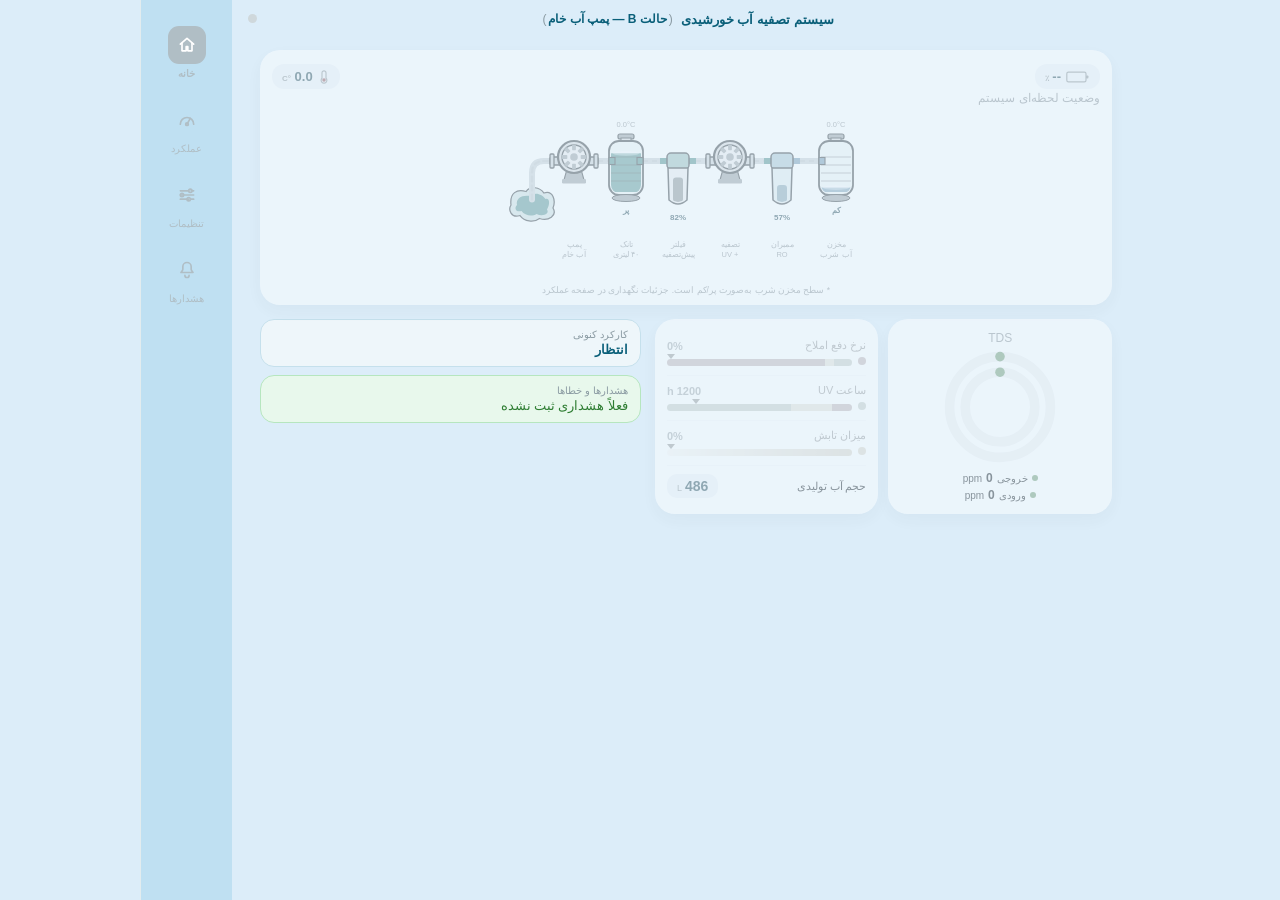
==== Firmware/data/index.html @ 276bb918 "Store event epochs and show Jalali times in alerts, PDF, and settings. Keep Unix time on the ESP; co" ====
<!DOCTYPE html>
<html lang="fa" dir="rtl">
<head>
<meta charset="UTF-8">
<meta name="viewport" content="width=device-width, initial-scale=1.0, maximum-scale=1.0">
<title>سیستم تصفیه آب خورشیدی</title>
<link rel="manifest" href="manifest.json">
<link rel="stylesheet" href="style.css">
<meta name="theme-color" content="#0f7fa0">
</head>
<body>
<div id="app">

  <div class="content">
  <header>
    <span id="conn-dot" class="conn-dot" title="وضعیت اتصال"></span>
    <div class="title-row">
      <h1 class="title-main">سیستم تصفیه آب خورشیدی</h1>
      <div class="mode-badge" id="modeBadge" title="تغییر سناریو فقط از صفحه تنظیمات">
        <span class="paren">(</span>
        <span id="modeDdLabel">حالت B — پمپ آب خام</span>
        <span class="paren">)</span>
      </div>
    </div>
  </header>

  <main>

    <!-- صفحه خانه -->
    <section id="page-home" class="page">

      <div class="card schematic-card">
        <div class="stat-row">
          <div class="stat-chip">
            <svg id="batteryIcon" width="24" height="14" viewBox="0 0 30 16"></svg>
            <span class="val" id="batteryVal">-- <span class="unit">٪</span></span>
          </div>
          <div class="stat-chip">
            <svg width="12" height="14" viewBox="0 0 12 16"><path d="M6 1a2.3 2.3 0 0 0-2.3 2.3v6.1a3.3 3.3 0 1 0 4.6 0V3.3A2.3 2.3 0 0 0 6 1Z" fill="none" stroke="#8a9aa2" stroke-width="1.3"/><circle cx="6" cy="11.5" r="2" fill="#e5484d"/></svg>
            <span class="val" id="mainTempVal">-- <span class="unit">°C</span></span>
          </div>
        </div>
        <div class="card-title schematic-card-title">وضعیت لحظه‌ای سیستم</div>

        <svg id="schematic" width="100%" height="168" viewBox="0 0 360 168"></svg>
        <div class="schematic-note">* سطح مخزن شرب به‌صورت پر/کم است. جزئیات نگهداری در صفحه عملکرد</div>
      </div>

      <div class="row-cards">
        <div class="card">
          <div class="card-title">TDS</div>
          <div class="rings-wrap">
            <svg id="tdsRings" width="120" height="120" viewBox="0 0 200 200"></svg>
          </div>
        </div>
        <div class="card" id="sideRows"></div>
      </div>

      <div class="home-bottom-stack">
        <div class="status-box routine-box" id="opModeBox">
          <div class="status-box-title">کارکرد کنونی</div>
          <div class="status-box-body op-mode-line">
            <span id="opModeVal">--</span>
            <span class="intake-wait-inline" id="intakeWaitInline" hidden>
              <span class="intake-wait-label">وقفه</span>
              <span class="intake-wait-timer" id="intakeWaitTimer" hidden></span>
              <button type="button" class="intake-reset-btn" id="btnResetIntakeWait" hidden>Reset</button>
            </span>
          </div>
        </div>
        <div class="status-box alert-box" id="homeAlertsBox">
          <div class="status-box-title">هشدارها و خطاها</div>
          <div class="status-box-body" id="homeAlertsVal">فعلاً هشداری ثبت نشده</div>
        </div>
      </div>
    </section>

    <!-- صفحه عملکرد -->
    <section id="page-performance" class="page">
      <div class="card" id="perf-rows"></div>
    </section>

    <!-- صفحه تنظیمات -->
    <section id="page-settings" class="page">

      <div id="settingsMain" class="settings-view active">
        <div class="settings-clock-bar" id="settingsClockBar" aria-live="polite">
          <span class="settings-clock-label">تاریخ و ساعت</span>
          <span class="settings-clock-value" id="settingsClockVal">--</span>
        </div>
        <div class="settings-top settings-top-full">
          <div class="settings-buttons-row">
            <button class="settings-btn" id="btnCalibration">
              <span class="icon-circle"><svg viewBox="0 0 24 24"><path d="M4 21v-6M4 11V3M12 21v-10M12 7V3M20 21v-4M20 13V3" stroke-linecap="round"/><circle cx="4" cy="13" r="2.2"/><circle cx="12" cy="9" r="2.2"/><circle cx="20" cy="15" r="2.2"/></svg></span>
              کالیبراسیون
            </button>
            <button class="settings-btn" id="btnFilters">
              <span class="icon-circle"><svg viewBox="0 0 24 24"><rect x="7" y="3" width="10" height="18" rx="4"/><line x1="7" y1="10" x2="17" y2="10"/><line x1="7" y1="15" x2="17" y2="15"/></svg></span>
              تعویض فیلتر
            </button>
          </div>

          <div class="settings-buttons-row">
            <button class="settings-btn" id="btnDateTime">
              <span class="icon-circle"><svg viewBox="0 0 24 24"><circle cx="12" cy="12" r="9"/><polyline points="12 7 12 12 15.5 14"/></svg></span>
              تاریخ و ساعت
            </button>
          </div>

          <div class="settings-spacer"></div>

          <div class="scenario-select" id="scenarioSelect">
            <span class="scenario-select-caption">سناریوی سیستم</span>
            <div class="scenario-select-btns">
              <button type="button" class="scenario-opt" data-mode="A" id="settingsScenarioA">حالت A — آب شهری</button>
              <button type="button" class="scenario-opt active" data-mode="B" id="settingsScenarioB">حالت B — پمپ آب خام</button>
            </div>
          </div>

          <div class="power-toggle-wrap">
            <span class="power-toggle-caption">روشن / خاموش سیستم</span>
            <button class="power-toggle off" id="powerToggle">
              <span class="ptoggle-label">OFF</span>
              <span class="ptoggle-knob"><svg viewBox="0 0 24 24"><circle cx="12" cy="13" r="7" fill="none" stroke="#8a97a0" stroke-width="2"/><line x1="12" y1="4" x2="12" y2="12" stroke="#8a97a0" stroke-width="2" stroke-linecap="round"/></svg></span>
            </button>
          </div>
        </div>
      </div>

      <!-- انتخاب پارامتر کالیبراسیون -->
      <div id="settingsCalibMenu" class="settings-view">
        <div class="view-header">
          <button class="back-btn" data-back="settingsMain">→</button>
          <h2>کالیبراسیون</h2>
        </div>
        <p class="calib-menu-hint">پارامتر مورد نظر را انتخاب کنید</p>
        <button type="button" class="calib-menu-item" data-calib="tds">سنسور TDS و دمای آب</button>
        <button type="button" class="calib-menu-item" data-calib="pressure">ترانسدیوسر فشار</button>
        <button type="button" class="calib-menu-item" data-calib="vsolar">ولتاژ پنل</button>
        <button type="button" class="calib-menu-item" data-calib="ambient">سنسور دما</button>
      </div>

      <!-- TDS + دمای آب -->
      <div id="settingsCalibTds" class="settings-view">
        <div class="view-header">
          <button class="back-btn" data-back="settingsCalibMenu">→</button>
          <h2>TDS و دمای آب</h2>
        </div>
        <div class="calib-field">
          <div class="calib-field-top"><span class="calib-label">دما - کانال ۱ (آب خام)</span><span class="calib-current" id="calibCurrentTemp1">کنونی: --</span></div>
          <input type="number" step="0.1" class="calib-input" data-key="temp1" placeholder="دمای مرجع (°C)">
        </div>
        <div class="calib-field">
          <div class="calib-field-top"><span class="calib-label">هدایت EC - کانال ۱</span><span class="calib-current" id="calibCurrentEc1">کنونی: --</span></div>
          <input type="number" step="0.1" class="calib-input" data-key="ec1" placeholder="EC محلول استاندارد (µS/cm)">
        </div>
        <div class="calib-field">
          <div class="calib-field-top"><span class="calib-label">دما - کانال ۲ (آب شرب)</span><span class="calib-current" id="calibCurrentTemp2">کنونی: --</span></div>
          <input type="number" step="0.1" class="calib-input" data-key="temp2" placeholder="دمای مرجع (°C)">
        </div>
        <div class="calib-field">
          <div class="calib-field-top"><span class="calib-label">هدایت EC - کانال ۲</span><span class="calib-current" id="calibCurrentEc2">کنونی: --</span></div>
          <input type="number" step="0.1" class="calib-input" data-key="ec2" placeholder="EC محلول استاندارد (µS/cm)">
        </div>
        <button class="ok-btn" id="calibTdsOkBtn">تأیید</button>
        <div class="calib-result" id="calibTdsResult" hidden></div>
      </div>

      <!-- فشار -->
      <div id="settingsCalibPressure" class="settings-view">
        <div class="view-header">
          <button class="back-btn" data-back="settingsCalibMenu">→</button>
          <h2>ترانسدیوسر فشار</h2>
        </div>
        <p class="calib-menu-hint">فشار واقعی مرجع را وارد کنید؛ با مقدار کنونی سنسور هم‌تراز می‌شود.</p>
        <div class="calib-field">
          <div class="calib-field-top"><span class="calib-label">فشار کنونی سنسور</span><span class="calib-current" id="calibCurrentPressure">کنونی: --</span></div>
          <input type="number" step="0.01" min="0" max="10" id="calibPressureRef" placeholder="فشار مرجع (bar)">
        </div>
        <button class="ok-btn" id="calibPressureOkBtn">کالیبره کن</button>
        <div class="calib-result" id="calibPressureResult" hidden></div>
      </div>

      <!-- ولتاژ پنل -->
      <div id="settingsCalibVsolar" class="settings-view">
        <div class="view-header">
          <button class="back-btn" data-back="settingsCalibMenu">→</button>
          <h2>ولتاژ پنل</h2>
        </div>
        <p class="calib-menu-hint">ولتاژ واقعی مرجع را وارد کنید؛ با مقدار کنونی هم‌تراز می‌شود.</p>
        <div class="calib-field">
          <div class="calib-field-top"><span class="calib-label">ولتاژ کنونی</span><span class="calib-current" id="calibCurrentVsolar">کنونی: --</span></div>
          <input type="number" step="0.1" min="0" max="100" id="calibVsolarRef" placeholder="ولتاژ مرجع (V)">
        </div>
        <button class="ok-btn" id="calibVsolarOkBtn">کالیبره کن</button>
        <div class="calib-result" id="calibVsolarResult" hidden></div>
      </div>

      <!-- سنسور دمای محیط -->
      <div id="settingsCalibAmbient" class="settings-view">
        <div class="view-header">
          <button class="back-btn" data-back="settingsCalibMenu">→</button>
          <h2>سنسور دما</h2>
        </div>
        <div class="calib-field">
          <p class="calib-menu-hint" style="margin:0">سنسور دمای محیط هنوز روی برد نصب نشده است. پس از نصب سخت‌افزار، کالیبراسیون اینجا فعال می‌شود.</p>
          <div class="calib-field-top" style="margin-top:10px"><span class="calib-label">دمای محیط (نمایشی)</span><span class="calib-current" id="calibCurrentAmbient">کنونی: --</span></div>
        </div>
      </div>

      <!-- تاریخ و ساعت -->
      <div id="settingsDateTime" class="settings-view">
        <div class="view-header">
          <button class="back-btn" data-back="settingsMain">→</button>
          <h2>تاریخ و ساعت</h2>
        </div>
        <p class="calib-menu-hint">با وصل شدن به وب‌اپ، ساعت گوشی خودکار روی برد ست می‌شود و تا قطع برق نگه داشته می‌شود. بعداً با آی‌سی RTC دائمی می‌شود. تنظیم دستی زیر هم فعال است.</p>
        <div class="calib-field">
          <div class="calib-field-top"><span class="calib-label">ساعت کنونی برد</span><span class="calib-current" id="deviceTimeVal">--</span></div>
          <label class="datetime-label">تاریخ</label>
          <input type="date" id="dtDate" class="calib-input">
          <label class="datetime-label">ساعت</label>
          <input type="time" id="dtTime" class="calib-input" step="60">
        </div>
        <button class="ok-btn" id="dtApplyBtn">اعمال تاریخ و ساعت</button>
        <div class="calib-result" id="dtResult" hidden></div>
      </div>

    </section>

    <!-- صفحه هشدارها -->
    <section id="page-alerts" class="page">
      <div class="card alerts-card">
        <div class="card-title">هشدارها و اعلان‌های سیستم</div>
        <div id="alertsList" class="alerts-list"></div>
        <button class="export-btn" id="btnExport">Export</button>
      </div>
    </section>

  </main>
  </div>

  <nav class="bottom-nav">
    <button class="nav-item active" data-page="home">
      <span class="nav-icon" data-icon="home"></span>خانه
    </button>
    <button class="nav-item" data-page="performance">
      <span class="nav-icon" data-icon="performance"></span>عملکرد
    </button>
    <button class="nav-item" data-page="settings">
      <span class="nav-icon" data-icon="settings"></span>تنظیمات
    </button>
    <button class="nav-item" data-page="alerts">
      <span class="nav-icon" data-icon="alerts"></span>هشدارها
    </button>
  </nav>

  <!-- مودال تعویض فیلتر -->
  <div class="modal-overlay" id="filterModal" hidden>
    <div class="modal-box">
      <h3>تعویض فیلتر</h3>
      <div class="filter-grid" id="filterGrid"></div>
      <button class="modal-close" id="filterModalClose">بستن</button>
    </div>
  </div>

  <!-- مودال تأیید تعویض -->
  <div class="modal-overlay" id="confirmModal" hidden>
    <div class="modal-box small">
      <p id="confirmText"></p>
      <div class="confirm-buttons">
        <button id="confirmYes">بله</button>
        <button id="confirmNo">خیر</button>
      </div>
    </div>
  </div>

  <div class="toast" id="toast"></div>

  <!-- مودال خروجی گزارش -->
  <div class="modal-overlay" id="exportModal" hidden>
    <div class="modal-box">
      <h3>خروجی گزارش</h3>
      <button class="export-choice" id="exportParams">دانلود پارامترهای سیستم</button>
      <button class="export-choice" id="exportAlerts">دانلود هشدارها</button>
      <button class="modal-close" id="exportModalClose">بستن</button>
    </div>
  </div>

</div>

<script src="vendor/jspdf.umd.min.js"></script>
<script src="logo_data.js"></script>
<script src="report.js"></script>
<script src="app.js"></script>
</body>
</html>
---- Firmware/data/style.css ----
:root {
  --bg: #dcedf9;
  --nav-bg: #bfe0f2;
  --card-bg: #ffffff;
  --primary: #0f7fa0;
  --primary-dark: #0a5f79;
  --text: #1c2b33;
  --muted: #8a9aa2;
  --zone-green: #4caf50;
  --zone-yellow: #f4c430;
  --zone-red: #e5484d;
  --pipe-off: #d7dee1;
  --pipe-on: #2f9bd6;
  --shadow: 0 6px 18px rgba(15, 60, 75, 0.09);
}

* { box-sizing: border-box; }

html, body {
  margin: 0;
  height: 100%;
  font-family: Tahoma, "Segoe UI", Arial, sans-serif;
  background: var(--bg);
  color: var(--text);
}

#app {
  display: flex;
  flex-direction: column;
  height: 100vh;
  height: 100dvh;
  max-width: 480px;
  margin: 0 auto;
  position: relative;
}

.content {
  flex: 1;
  display: flex;
  flex-direction: column;
  min-height: 0;
  overflow: visible;
}

header {
  padding: 10px 14px 8px;
  text-align: center;
  position: relative;
  flex-shrink: 0;
  z-index: 5;
}
.conn-dot {
  position: absolute;
  top: 14px;
  left: 16px;
  width: 9px;
  height: 9px;
  border-radius: 50%;
  background: #cfd8dc;
}
.conn-dot.connected { background: var(--zone-green); }

.title-row {
  display: flex;
  align-items: center;
  justify-content: center;
  flex-wrap: wrap;
  gap: 2px 4px;
  padding: 0 18px;
}
.title-main {
  font-size: 13px;
  font-weight: bold;
  color: var(--primary-dark);
  margin: 0;
  white-space: nowrap;
}
.mode-badge {
  display: inline-flex;
  align-items: center;
  gap: 2px;
  color: var(--primary-dark);
  font-size: 12px;
  font-weight: bold;
  padding: 2px 4px;
  pointer-events: none;
  user-select: none;
}
.mode-badge .paren { color: var(--muted); font-weight: normal; }

main { flex: 1; min-height: 0; padding: 6px 14px 10px; overflow-y: auto; }

.page { display: none; }
.page.active { display: flex; flex-direction: column; gap: 10px; }
#page-performance.active,
#page-settings.active,
#page-alerts.active { display: block; }

.card {
  background: var(--card-bg);
  border-radius: 20px;
  box-shadow: var(--shadow);
  padding: 12px;
  text-align: center;
}
.card.disabled { opacity: 0.45; filter: grayscale(60%); }

.row { display: flex; gap: 10px; }
.row .card { flex: 1; padding: 8px; }

.card-title { font-size: 12px; color: var(--muted); margin-bottom: 2px; }
.card-value { font-size: 24px; font-weight: bold; color: var(--primary-dark); }
.row .card-value { font-size: 17px; }
.card-value .unit { font-size: 12px; font-weight: normal; color: var(--muted); margin-right: 3px; }
.gauge-note { font-size: 10px; color: var(--muted); margin-top: 2px; }

.disabled-badge {
  display: inline-block;
  margin-top: 4px;
  font-size: 9px;
  background: #eceff1;
  color: #78909c;
  padding: 1px 8px;
  border-radius: 10px;
}

.alert-box {
  background: #e8f8ec;
  border: 1px solid #b6e6bf;
  border-radius: 14px;
  padding: 8px 12px;
  min-height: 50px;
  display: flex;
  flex-direction: column;
  justify-content: center;
  gap: 4px;
  flex-shrink: 0;
}
.alert-line { font-size: 12px; color: #2e7d32; }
.alert-line.warn { color: #8a6d00; }
.alert-line.critical { color: #b3261e; }

.home-bottom-stack {
  display: flex;
  flex-direction: column;
  gap: 8px;
  flex-shrink: 0;
}
.status-box {
  border-radius: 14px;
  padding: 8px 12px;
  min-height: 48px;
  display: flex;
  flex-direction: column;
  justify-content: center;
  gap: 2px;
}
.status-box-title {
  font-size: 10px;
  color: var(--muted);
}
.status-box-body {
  font-size: 12.5px;
  font-weight: bold;
  color: var(--primary-dark);
}
.op-mode-line {
  display: flex;
  flex-wrap: wrap;
  align-items: center;
  gap: 8px;
}
.intake-wait-inline {
  display: inline-flex;
  align-items: center;
  gap: 8px;
}
.intake-wait-inline[hidden],
.intake-wait-timer[hidden],
.intake-reset-btn[hidden] {
  display: none !important;
}
.intake-wait-label {
  font-size: 13px;
  font-weight: bold;
  color: #8a6d00;
}
.routine-box {
  background: #eef6fa;
  border: 1px solid #c5e0ec;
}
.home-bottom-stack .alert-box {
  background: #e8f8ec;
  border: 1px solid #b6e6bf;
}
.home-bottom-stack .alert-box .status-box-body {
  font-weight: normal;
  color: #2e7d32;
}

/* ===== کارت شماتیک فرآیند (صفحه خانه) ===== */
.schematic-card { padding: 14px 12px 10px; }
.schematic-card-title { text-align: right; margin-bottom: 4px; }
.stat-row { display: flex; justify-content: space-between; align-items: center; margin-bottom: 2px; }
.stat-chip { display: flex; align-items: center; gap: 5px; background: #eef6fa; border-radius: 12px; padding: 5px 10px; }
.stat-chip .val { font-size: 13px; font-weight: bold; color: var(--primary-dark); }
.stat-chip .unit { font-size: 8px; color: var(--muted); }

.schematic-note { font-size: 8.5px; color: var(--muted); text-align: center; margin-top: 4px; }

.flow { animation: flow-move 0.85s linear infinite; }
@keyframes flow-move { to { stroke-dashoffset: -18; } }

/* پروانه پمپ روشن — transform-origin روی مختصات مرکز پمپ (inline) */
.pump-impeller-spin {
  transform-box: view-box;
  animation: pump-spin 0.9s linear infinite;
}
@keyframes pump-spin { to { transform: rotate(360deg); } }

#schematic .sch-label { font-size: 7.5px; fill: var(--muted); font-family: Tahoma, "Segoe UI", sans-serif; }
#schematic .sch-pct { font-size: 8px; fill: var(--primary-dark); font-family: Tahoma, "Segoe UI", sans-serif; font-weight: bold; }
#schematic .sch-temp { font-size: 7.5px; fill: var(--muted); font-family: Tahoma, "Segoe UI", sans-serif; }

/* ===== دو کارت کنار هم: حلقه‌های TDS + کارت کناری ===== */
.row-cards { display: flex; gap: 10px; align-items: stretch; }
.row-cards .card { flex: 1; min-width: 0; }

.rings-wrap { display: flex; flex-direction: column; align-items: center; gap: 4px; }
.rings-center-label { display: flex; flex-direction: column; align-items: center; gap: 3px; }
.rings-center-label .row { display: flex; align-items: center; gap: 4px; font-size: 10px; }
.rings-center-label .dot { width: 6px; height: 6px; border-radius: 50%; flex-shrink: 0; }
.rings-center-label b { font-size: 12px; }

/* ===== ردیف‌های گیج خطی (صفحه عملکرد و کارت کناری خانه) ===== */
.perf-row { padding: 8px 0; border-bottom: 1px solid #eef2f3; text-align: right; }
.perf-row:last-child { border-bottom: none; }
.perf-row.disabled { opacity: 0.45; filter: grayscale(50%); }

.perf-row-top { display: flex; align-items: center; gap: 6px; margin-bottom: 3px; }
.perf-label { font-size: 11px; color: var(--text); flex: 1; }
.perf-value { font-size: 11px; font-weight: bold; color: var(--primary-dark); white-space: nowrap; }

.led { width: 8px; height: 8px; border-radius: 50%; flex-shrink: 0; background: #ccc; }

.bar-wrap { display: flex; align-items: center; gap: 6px; }
/* direction:ltr نگه‌داشته می‌شود چون این یک مقیاس عددی است؛ بدون این، ترتیب
   رنگ نوار (flex) زیر RTL برعکس می‌شد ولی موقعیت عقربه (left:%) فیزیکی
   می‌ماند و با هم جفت نمی‌شدند. */
.bar-inner { position: relative; flex: 1; height: 12px; direction: ltr; }
.range-labels { display: flex; justify-content: space-between; font-size: 9px; color: var(--muted); direction: ltr; margin-top: 1px; }
.bar { display: flex; height: 7px; border-radius: 4px; overflow: hidden; margin-top: 4px; }
.bar.gradient { background: linear-gradient(to right, #fff3bf, #f5a300); }
.bar .seg { height: 100%; }
.marker {
  position: absolute;
  top: -1px;
  width: 0;
  height: 0;
  border-left: 4px solid transparent;
  border-right: 4px solid transparent;
  border-top: 5px solid #1c2b33;
}

.status-pill { display: inline-block; font-size: 10px; padding: 2px 10px; border-radius: 10px; background: #eceff1; color: #78909c; }
.status-pill.on { background: #e6f6e8; color: #2e7d32; }
.status-pill.danger { background: #fdeaea; color: #b3261e; }

.volume-row { display: flex; align-items: center; justify-content: space-between; padding-top: 8px; }
.volume-label { font-size: 10.5px; color: var(--text); }
.volume-box { background: #eaf6fc; border-radius: 10px; padding: 4px 10px; display: flex; align-items: baseline; gap: 3px; }
.volume-box b { font-size: 14px; color: var(--primary-dark); }
.volume-box span { font-size: 9px; color: var(--muted); }

/* ===== صفحه هشدارها ===== */
.alerts-card { text-align: right; min-height: 100%; display: flex; flex-direction: column; }
.alerts-list { display: flex; flex-direction: column; gap: 8px; margin-top: 6px; }
.alert-item {
  display: flex; align-items: flex-start; gap: 8px;
  border-radius: 12px; padding: 10px 12px; font-size: 11.5px;
}
.alert-item .sev-dot { width: 8px; height: 8px; border-radius: 50%; margin-top: 4px; flex-shrink: 0; }
.alert-item .alert-body { flex: 1; }
.alert-item .alert-title { font-weight: bold; }
.alert-item .alert-time {
  margin-top: 4px;
  font-size: 11px;
  color: var(--muted);
  direction: ltr;
  text-align: right;
  font-variant-numeric: tabular-nums;
}
.alert-item.critical { background: #fdeaea; }
.alert-item.critical .sev-dot { background: var(--zone-red); }
.alert-item.warning { background: #fff8e1; }
.alert-item.warning .sev-dot { background: var(--zone-yellow); }
.alert-item.info { background: #eef6fa; }
.alert-item.info .sev-dot { background: var(--primary); }
.alerts-empty { text-align: center; color: var(--muted); font-size: 12px; padding: 30px 0; }
.export-btn {
  margin-top: 12px; background: var(--primary-dark); color: #fff; border: none; border-radius: 14px;
  padding: 12px; font-family: inherit; font-size: 13px; font-weight: bold; cursor: pointer;
  letter-spacing: .5px;
}
.export-choice {
  display: block; width: 100%; background: #eef6fa; color: var(--primary-dark); border: none;
  border-radius: 12px; padding: 12px; font-family: inherit; font-size: 12px; font-weight: bold;
  cursor: pointer; margin-bottom: 8px;
}

/* ===== صفحه تنظیمات ===== */
.settings-view { display: none; flex-direction: column; height: 100%; }
.settings-view.active { display: flex; }

.settings-buttons-row { display: flex; gap: 10px; margin-top: 8px; }
.settings-btn {
  flex: 1; background: var(--card-bg); border: none; border-radius: 16px; box-shadow: var(--shadow);
  padding: 18px 8px; font-family: inherit; font-size: 12.5px; font-weight: bold; color: var(--primary-dark);
  display: flex; flex-direction: column; align-items: center; gap: 8px; cursor: pointer;
}
.settings-btn .icon-circle { width: 40px; height: 40px; border-radius: 50%; background: #eef6fa; display: flex; align-items: center; justify-content: center; }
.settings-btn .icon-circle svg { width: 20px; height: 20px; stroke: var(--primary); fill: none; stroke-width: 2; }

.settings-clock-bar {
  display: flex;
  align-items: baseline;
  justify-content: space-between;
  gap: 10px;
  margin: 0 4px 12px;
  padding: 10px 12px;
  border-radius: 12px;
  background: linear-gradient(135deg, #eef6fa, #f7fafb);
  border: 1px solid #d5e6ee;
}
.settings-clock-label {
  font-size: 12px;
  color: var(--muted);
  font-weight: 600;
  white-space: nowrap;
}
.settings-clock-value {
  font-size: 14px;
  font-weight: 700;
  color: var(--primary-dark);
  font-variant-numeric: tabular-nums;
  text-align: left;
  direction: ltr;
}
.settings-top {
  flex: 1 1 50%;
  min-height: 0;
  display: flex;
  flex-direction: column;
}
.settings-top-full { flex: 1 1 auto; }
.settings-spacer { flex: 1; }

.calib-menu-hint {
  font-size: 12px;
  color: var(--muted);
  margin: 4px 4px 12px;
  line-height: 1.5;
}
.calib-menu-item {
  display: block;
  width: 100%;
  text-align: right;
  border: 1px solid #c5e0ec;
  background: var(--card-bg);
  color: var(--primary-dark);
  font-family: inherit;
  font-size: 13px;
  font-weight: bold;
  padding: 14px 14px;
  border-radius: 14px;
  margin-bottom: 8px;
  cursor: pointer;
  box-shadow: var(--shadow);
}
.calib-menu-item:active { opacity: 0.9; }
.datetime-label {
  display: block;
  font-size: 11px;
  color: var(--muted);
  margin: 8px 0 4px;
}

.scenario-select {
  display: flex;
  flex-direction: column;
  align-items: stretch;
  gap: 8px;
  margin: 8px 4px 14px;
}
.scenario-select-caption {
  font-size: 12px;
  font-weight: bold;
  color: var(--primary-dark);
  text-align: center;
}
.scenario-select-btns {
  display: grid;
  grid-template-columns: 1fr 1fr;
  gap: 8px;
}
.scenario-opt {
  border: 1px solid #c5e0ec;
  background: #f7fbfc;
  color: #3d4a52;
  font-family: inherit;
  font-size: 11px;
  font-weight: bold;
  padding: 10px 8px;
  border-radius: 12px;
  cursor: pointer;
}
.scenario-opt.active {
  background: #e7f4fb;
  border-color: var(--primary);
  color: var(--primary-dark);
}
.scenario-opt:active { opacity: 0.9; }

.power-toggle-wrap { display: flex; flex-direction: column; align-items: center; gap: 6px; padding-bottom: 6px; }

.test-panel {
  flex: 1 1 50%;
  min-height: 0;
  margin-top: 10px;
  background: var(--card-bg);
  border-radius: 16px;
  box-shadow: var(--shadow);
  padding: 12px 12px 10px;
  display: flex;
  flex-direction: column;
  overflow: auto;
}
.test-panel-title {
  font-size: 13px;
  font-weight: bold;
  color: var(--primary-dark);
  margin-bottom: 10px;
  text-align: center;
}
.test-panel-rows { display: flex; flex-direction: column; gap: 8px; flex: 1; }
.test-row {
  display: flex;
  align-items: center;
  justify-content: space-between;
  gap: 10px;
  background: #f4f8fa;
  border-radius: 12px;
  padding: 10px 12px;
}
.test-label { font-size: 12px; font-weight: bold; color: var(--text); }
.test-label small { font-weight: normal; color: var(--muted); font-size: 10px; }
.test-value {
  font-size: 12px;
  font-weight: bold;
  padding: 4px 10px;
  border-radius: 999px;
  background: #e8eef1;
  color: #8a97a0;
  white-space: nowrap;
}
.test-value.ok { background: #e8f6e8; color: #2e7d32; }
.test-value.warn { background: #fff6e0; color: #b8860b; }
.test-value.danger { background: #fdecea; color: #c62828; }
.test-value.unknown { background: #e8eef1; color: #8a97a0; }
.test-sim-block {
  margin-top: 12px;
  padding-top: 12px;
  border-top: 1px dashed #d0d8de;
}
.test-sim-title {
  font-size: 0.82rem;
  font-weight: 700;
  color: #3d4a52;
  margin-bottom: 10px;
}
.test-sim-title small { font-weight: 500; color: #8a97a0; }
.test-sim-body {
  display: flex;
  align-items: center;
  gap: 14px;
}
.test-gauge {
  --pct: 0;
  width: 84px;
  height: 84px;
  border-radius: 50%;
  background: conic-gradient(#2f6fed calc(var(--pct) * 1%), #e4ebf0 0);
  display: grid;
  place-items: center;
  flex-shrink: 0;
  position: relative;
}
.test-gauge::before {
  content: "";
  position: absolute;
  inset: 10px;
  border-radius: 50%;
  background: #fff;
}
.test-gauge-center {
  position: relative;
  z-index: 1;
  text-align: center;
  line-height: 1.1;
}
.test-gauge-num {
  display: block;
  font-size: 0.95rem;
  font-weight: 700;
  color: #243038;
}
.test-gauge-unit {
  font-size: 0.68rem;
  color: #8a97a0;
}
.test-sim-meta {
  font-size: 0.78rem;
  color: #5a6a74;
  display: flex;
  flex-direction: column;
  gap: 4px;
}
.test-sim-meta strong { color: #243038; }
.test-panel-note {
  margin-top: 8px;
  font-size: 10px;
  color: var(--muted);
  text-align: center;
}

.intake-wait-timer {
  font-size: 13px;
  font-weight: bold;
  font-variant-numeric: tabular-nums;
  color: #b8860b;
  direction: ltr;
  background: #fff6e0;
  border: 1px solid #f0d78c;
  border-radius: 8px;
  padding: 2px 8px;
}
.intake-reset-btn {
  border: none;
  background: #fff6e0;
  color: #8a6d00;
  font-family: inherit;
  font-size: 11px;
  font-weight: bold;
  padding: 5px 12px;
  border-radius: 999px;
  cursor: pointer;
}
.intake-reset-btn:active { opacity: 0.85; }
.routine-box.is-wait { background: #fff8e8; border-color: #f0d78c; }
.routine-box.is-night { background: #eef0f8; border-color: #c8cde0; }
.routine-box.is-active { background: #eef6fa; border-color: #c5e0ec; }

/* ===== گیج صنعتی صفحه عملکرد (الگوی افقی) ===== */
.ind-gauge {
  background: linear-gradient(180deg, #3a4248 0%, #2a3035 100%);
  border: 2px solid #c5ccd1;
  border-radius: 12px;
  box-shadow: inset 0 1px 0 rgba(255,255,255,0.18), 0 4px 10px rgba(0,0,0,0.18);
  padding: 10px 12px 8px;
  margin: 8px 0;
  direction: ltr;
  text-align: left;
}
.ind-gauge.disabled { opacity: 0.45; filter: grayscale(40%); }
.ind-gauge-title {
  font-size: 11px;
  font-weight: bold;
  color: #e8eef2;
  margin-bottom: 6px;
  text-align: right;
  direction: rtl;
}
.ind-gauge-main {
  display: flex;
  align-items: flex-start;
  gap: 10px;
}
.ind-gauge-scale-wrap { flex: 1; min-width: 0; }
.ind-scale-labels {
  display: flex;
  justify-content: space-between;
  font-size: 9px;
  color: #d7dde1;
  margin-bottom: 2px;
  font-variant-numeric: tabular-nums;
}
.ind-scale-labels .danger { color: #ff6b6b; font-weight: bold; }
.ind-track {
  position: relative;
  height: 16px;
  background: #1c2226;
  border-radius: 3px;
  border: 1px solid #111;
  overflow: visible;
}
.ind-track-segs {
  display: flex;
  height: 100%;
  border-radius: 2px;
  overflow: hidden;
}
.ind-track-segs .seg { height: 100%; opacity: 0.35; }
.ind-fill {
  position: absolute;
  left: 0; top: 0; bottom: 0;
  background: repeating-linear-gradient(
    90deg,
    rgba(180, 70, 55, 0.95) 0 10px,
    rgba(140, 50, 40, 0.95) 10px 12px
  );
  border-radius: 2px 0 0 2px;
  pointer-events: none;
}
.ind-pointer {
  position: absolute;
  top: 100%;
  width: 0; height: 0;
  border-left: 5px solid transparent;
  border-right: 5px solid transparent;
  border-bottom: 7px solid #f5d000;
  transform: translate(-50%, 2px);
  filter: drop-shadow(0 1px 1px rgba(0,0,0,0.45));
}
.ind-lcd-col {
  display: flex;
  flex-direction: column;
  align-items: flex-end;
  gap: 4px;
  flex-shrink: 0;
}
.ind-lcd {
  background: #d9e3a8;
  border: 2px solid #8a9460;
  border-radius: 4px;
  min-width: 64px;
  padding: 4px 6px;
  text-align: right;
  font-family: "Courier New", Consolas, monospace;
  font-size: 16px;
  font-weight: bold;
  color: #1a1a1a;
  letter-spacing: 1px;
  box-shadow: inset 0 1px 3px rgba(0,0,0,0.25);
}
.ind-lcd .unit {
  font-size: 9px;
  font-weight: normal;
  margin-right: 2px;
  opacity: 0.7;
}
.ind-status {
  display: flex;
  align-items: center;
  gap: 6px;
  font-size: 10px;
  color: #cfd6db;
}
.ind-status-pill {
  width: 28px;
  height: 12px;
  border-radius: 999px;
  background: #555;
  box-shadow: inset 0 1px 2px rgba(0,0,0,0.5);
}
.ind-status-pill.ok { background: #3ddc84; box-shadow: 0 0 6px #3ddc84; }
.ind-status-pill.warn { background: #f4c430; box-shadow: 0 0 6px #f4c430; }
.ind-status-pill.bad { background: #e5484d; box-shadow: 0 0 6px #e5484d; }

.binary-level-row {
  display: flex;
  align-items: center;
  justify-content: space-between;
  gap: 10px;
  padding: 10px 12px;
  margin: 8px 0;
  background: #fff;
  border: 1px solid #e2e8ec;
  border-radius: 12px;
  text-align: right;
}
.binary-level-row .label { font-size: 12px; font-weight: bold; color: var(--text); }
.binary-level-row.disabled { opacity: 0.45; filter: grayscale(40%); }
.power-toggle-caption { font-size: 11px; color: var(--muted); text-align: center; }
.power-toggle {
  direction: ltr; display: flex; align-items: center; justify-content: space-between;
  border-radius: 999px; padding: 4px; width: 150px; height: 50px; border: none; cursor: pointer;
  transition: background .2s ease;
}
.power-toggle.on { background: #6fbf4f; flex-direction: row; }
.power-toggle.off { background: #aab6bd; flex-direction: row-reverse; }
.power-toggle .ptoggle-label { font-weight: bold; color: #fff; font-size: 14px; padding: 0 12px; letter-spacing: .5px; }
.power-toggle .ptoggle-knob { width: 42px; height: 42px; border-radius: 50%; background: #fff; display: flex; align-items: center; justify-content: center; box-shadow: 0 2px 5px rgba(0,0,0,.25); flex-shrink: 0; }
.power-toggle .ptoggle-knob svg { width: 22px; height: 22px; }

.view-header { display: flex; align-items: center; gap: 8px; margin-bottom: 10px; }
.back-btn { background: none; border: none; font-size: 18px; color: var(--primary-dark); cursor: pointer; padding: 4px 8px; }
.view-header h2 { font-size: 13px; margin: 0; color: var(--primary-dark); }

.calib-field { background: var(--card-bg); border-radius: 14px; padding: 10px 12px; box-shadow: var(--shadow); margin-bottom: 8px; }
.calib-field-top { display: flex; justify-content: space-between; align-items: baseline; margin-bottom: 6px; gap: 6px; }
.calib-label { font-size: 11px; font-weight: bold; color: var(--text); }
.calib-current { font-size: 10px; color: #c3ccd1; white-space: nowrap; }
.calib-input { width: 100%; border: 1px solid #dfe7ea; border-radius: 10px; padding: 8px 10px; font-size: 12px; font-family: inherit; text-align: center; }
.calib-input:focus { outline: none; border-color: var(--primary); }

.ok-btn { margin-top: 4px; background: var(--primary); color: #fff; border: none; border-radius: 14px; padding: 12px; font-size: 13px; font-weight: bold; font-family: inherit; cursor: pointer; width: 100%; }

.calib-result { margin-top: 12px; background: #eef8f0; border: 1px solid #cdeed3; border-radius: 14px; padding: 10px 12px; font-size: 11px; color: #2e7d32; display: flex; flex-direction: column; gap: 5px; }

/* ===== مودال‌ها ===== */
.modal-overlay { position: absolute; inset: 0; background: rgba(15,30,38,.45); display: flex; align-items: center; justify-content: center; padding: 20px; z-index: 20; }
.modal-overlay[hidden] { display: none; }
.modal-box { background: #fff; border-radius: 18px; padding: 16px; width: 100%; max-width: 300px; }
.modal-box h3 { margin: 0 0 10px; font-size: 13px; text-align: center; color: var(--primary-dark); }
.filter-grid { display: grid; grid-template-columns: 1fr 1fr; gap: 8px; }
.filter-option {
  background: #f5f9fa; border: 1px solid #e2ecef; border-radius: 12px; padding: 10px 6px;
  font-family: inherit; font-size: 11px; font-weight: bold; color: var(--text); cursor: pointer;
  display: flex; flex-direction: column; align-items: center; gap: 4px;
}
.filter-option .pct { font-size: 15px; font-weight: bold; }
.filter-option .pct.low { color: var(--zone-green); }
.filter-option .pct.mid { color: var(--zone-yellow); }
.filter-option .pct.high { color: var(--zone-red); }
.modal-close { margin-top: 12px; width: 100%; background: #eceff1; border: none; border-radius: 12px; padding: 9px; font-family: inherit; font-size: 11.5px; color: #607d8b; cursor: pointer; }

.modal-box.small p { font-size: 12px; text-align: center; margin: 6px 0 16px; line-height: 1.6; }
.confirm-buttons { display: flex; gap: 8px; }
.confirm-buttons button { flex: 1; border: none; border-radius: 12px; padding: 10px; font-family: inherit; font-size: 12px; font-weight: bold; cursor: pointer; }
#confirmYes { background: var(--zone-red); color: #fff; }
#confirmNo { background: #eceff1; color: #607d8b; }

.toast {
  position: absolute; bottom: 70px; left: 50%; transform: translateX(-50%);
  background: #2e7d32; color: #fff; font-size: 11px; padding: 8px 16px; border-radius: 20px;
  box-shadow: 0 4px 10px rgba(0,0,0,.2); opacity: 0; transition: opacity .25s; pointer-events: none; z-index: 30;
}
.toast.show { opacity: 1; }

/* ===== ناوبری پایین ===== */
nav.bottom-nav {
  display: flex;
  justify-content: space-around;
  background: var(--nav-bg);
  padding: 8px 0 12px;
  flex-shrink: 0;
}
nav.bottom-nav .nav-item {
  display: flex;
  flex-direction: column;
  align-items: center;
  gap: 2px;
  font-size: 9px;
  color: #5b7c8d;
  flex: 1;
  background: none;
  border: none;
  font-family: inherit;
  padding: 2px 0;
  cursor: pointer;
}
nav.bottom-nav .nav-item.active { color: var(--primary-dark); font-weight: bold; }
nav.bottom-nav .nav-item.disabled { opacity: 0.4; pointer-events: none; }
nav.bottom-nav .nav-icon {
  width: 34px;
  height: 34px;
  border-radius: 11px;
  display: flex;
  align-items: center;
  justify-content: center;
  transition: background-color .15s ease, color .15s ease;
}
nav.bottom-nav .nav-icon svg { width: 18px; height: 18px; stroke: currentColor; fill: none; }
nav.bottom-nav .nav-item.active .nav-icon {
  background: var(--primary);
  color: #fff;
  box-shadow: 0 3px 8px rgba(15, 127, 160, 0.35);
}

/* حالت آفلاین: وقتی اتصال WebSocket قطع است، گیج‌ها و ناوبری کم‌رنگ می‌شوند */
#app.offline .card,
#app.offline .perf-row {
  opacity: 0.45;
  filter: grayscale(60%);
}
#app.offline .nav-item { color: #b0bec5; }
#app.offline .nav-item.active .nav-icon { background: #b0bec5; box-shadow: none; }

/* صفحه‌های بزرگ (لپ‌تاپ/دسکتاپ): نوار پایین به نوار کناری سمت چپ تبدیل می‌شود */
@media (min-width: 768px) {
  #app {
    flex-direction: row;
    max-width: 1000px;
    height: 100vh;
  }
  .content { min-width: 0; }
  main { padding: 14px 28px 20px; }
  .page.active { display: grid; grid-template-columns: 1.2fr 1fr; align-items: start; gap: 14px; }
  .page.active > .schematic-card,
  .page.active > .alert-box { grid-column: 1 / -1; }
  #page-performance.active,
  #page-settings.active,
  #page-alerts.active { display: block; max-width: 640px; margin: 0 auto; }

  nav.bottom-nav {
    flex-direction: column;
    justify-content: flex-start;
    gap: 18px;
    width: 92px;
    padding: 24px 0;
    border-top: none;
    border-left: 1px solid #e2ecef;
    /* nav.bottom-nav is the last child in the DOM; under dir="rtl" with
       flex-direction:row this places it at the inline-end, i.e. the visual
       left side, with no "order" override needed. */
  }
  nav.bottom-nav .nav-item { flex: none; font-size: 10px; gap: 4px; }
  nav.bottom-nav .nav-icon { width: 38px; height: 38px; }
  nav.bottom-nav .nav-icon svg { width: 20px; height: 20px; }
}
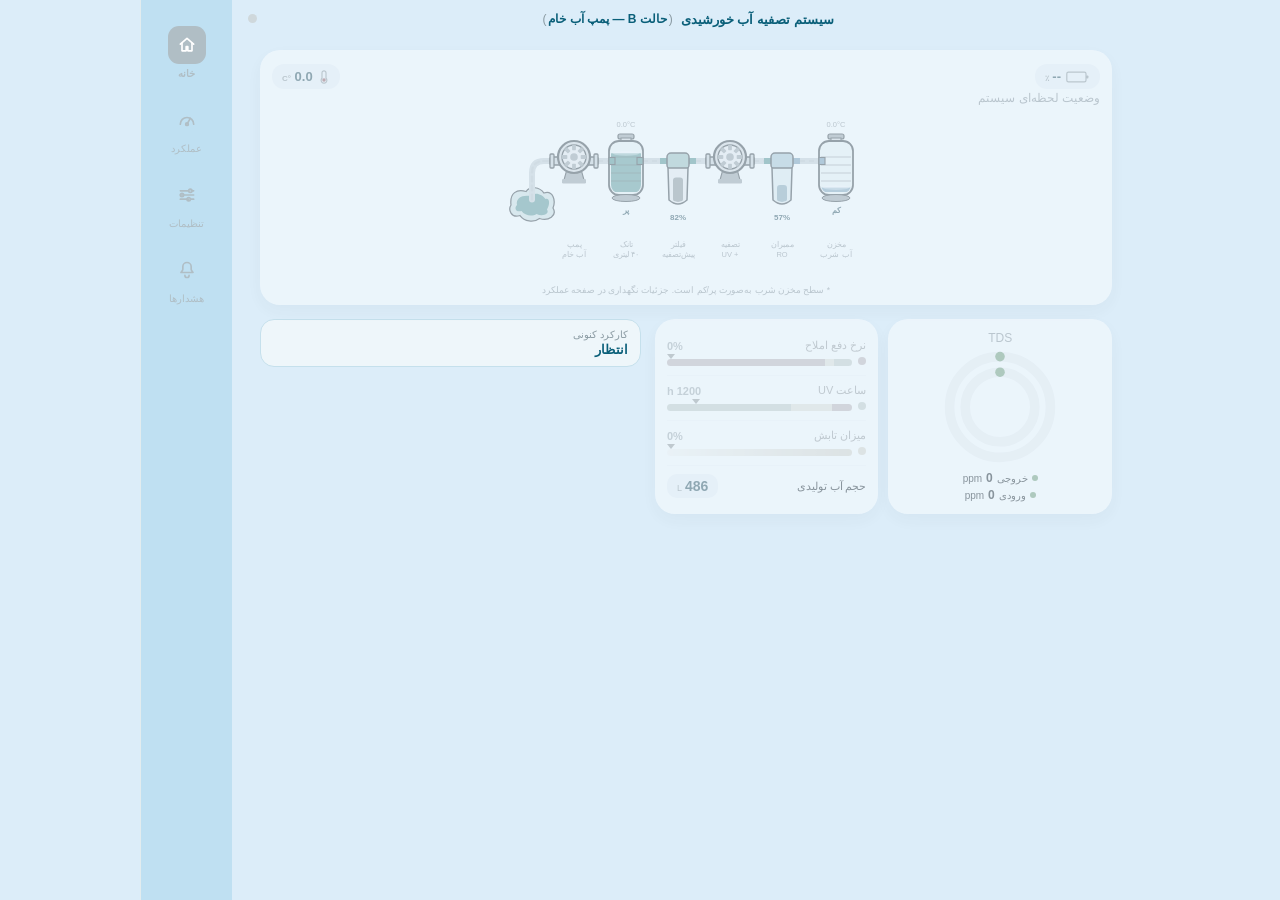
==== commit 728a25c7: "Drop W206, log unlock as L302, remove home alerts box, zero hard-lock counters on unlock/reset. Co-a" ====
--- a/Firmware/data/index.html
+++ b/Firmware/data/index.html
@@ -68,10 +68,6 @@
             </span>
           </div>
         </div>
-        <div class="status-box alert-box" id="homeAlertsBox">
-          <div class="status-box-title">هشدارها و خطاها</div>
-          <div class="status-box-body" id="homeAlertsVal">فعلاً هشداری ثبت نشده</div>
-        </div>
       </div>
     </section>
 
@@ -85,8 +81,8 @@
 
       <div id="settingsMain" class="settings-view active">
         <div class="settings-clock-bar" id="settingsClockBar" aria-live="polite">
-          <span class="settings-clock-label">تاریخ و ساعت</span>
-          <span class="settings-clock-value" id="settingsClockVal">--</span>
+          <span class="settings-clock-date" id="settingsClockDate">--</span>
+          <span class="settings-clock-time" id="settingsClockTime"></span>
         </div>
         <div class="settings-top settings-top-full">
           <div class="settings-buttons-row">
@@ -104,6 +100,17 @@
             <button class="settings-btn" id="btnDateTime">
               <span class="icon-circle"><svg viewBox="0 0 24 24"><circle cx="12" cy="12" r="9"/><polyline points="12 7 12 12 15.5 14"/></svg></span>
               تاریخ و ساعت
+            </button>
+            <button class="settings-btn" id="btnUnlockHard" type="button">
+              <span class="icon-circle"><svg viewBox="0 0 24 24"><rect x="5" y="11" width="14" height="10" rx="2"/><path d="M8 11V8a4 4 0 0 1 7.5-1.5"/></svg></span>
+              برداشت قفل
+            </button>
+          </div>
+
+          <div class="settings-buttons-row">
+            <button class="settings-btn settings-btn-tech" id="btnSystemReset" type="button">
+              <span class="icon-circle"><svg viewBox="0 0 24 24"><path d="M12 3v4M12 17v4M3 12h4M17 12h4"/><circle cx="12" cy="12" r="3"/></svg></span>
+              ریست سیستم
             </button>
           </div>
 
@@ -230,9 +237,11 @@
 
     <!-- صفحه هشدارها -->
     <section id="page-alerts" class="page">
-      <div class="card alerts-card">
-        <div class="card-title">هشدارها و اعلان‌های سیستم</div>
-        <div id="alertsList" class="alerts-list"></div>
+      <div class="alerts-page-layout">
+        <div class="card alerts-scroll-card">
+          <div class="card-title">آخرین هشدارها</div>
+          <div id="alertsList" class="alerts-list alerts-list-scroll"></div>
+        </div>
         <button class="export-btn" id="btnExport">Export</button>
       </div>
     </section>
--- a/Firmware/data/style.css
+++ b/Firmware/data/style.css
@@ -89,12 +89,23 @@
 .mode-badge .paren { color: var(--muted); font-weight: normal; }
 
 main { flex: 1; min-height: 0; padding: 6px 14px 10px; overflow-y: auto; }
+main:has(#page-alerts.active) {
+  overflow: hidden;
+  display: flex;
+  flex-direction: column;
+}
 
 .page { display: none; }
 .page.active { display: flex; flex-direction: column; gap: 10px; }
 #page-performance.active,
-#page-settings.active,
-#page-alerts.active { display: block; }
+#page-settings.active { display: block; }
+#page-alerts.active {
+  display: flex;
+  flex-direction: column;
+  flex: 1;
+  min-height: 0;
+  overflow: hidden;
+}
 
 .card {
   background: var(--card-bg);
@@ -273,23 +284,66 @@
 .volume-box span { font-size: 9px; color: var(--muted); }
 
 /* ===== صفحه هشدارها ===== */
-.alerts-card { text-align: right; min-height: 100%; display: flex; flex-direction: column; }
-.alerts-list { display: flex; flex-direction: column; gap: 8px; margin-top: 6px; }
+.alerts-page-layout {
+  display: flex;
+  flex-direction: column;
+  flex: 1;
+  min-height: 0;
+  height: 100%;
+  gap: 10px;
+}
+.alerts-scroll-card {
+  text-align: right;
+  flex: 1 1 auto;
+  min-height: 0;
+  display: flex;
+  flex-direction: column;
+  overflow: hidden;
+}
+.alerts-list {
+  display: flex;
+  flex-direction: column;
+  gap: 8px;
+  margin-top: 6px;
+}
+.alerts-list-scroll {
+  flex: 1 1 auto;
+  min-height: 0;
+  overflow-y: auto;
+  -webkit-overflow-scrolling: touch;
+  padding-left: 2px;
+  padding-right: 2px;
+}
 .alert-item {
   display: flex; align-items: flex-start; gap: 8px;
   border-radius: 12px; padding: 10px 12px; font-size: 11.5px;
 }
 .alert-item .sev-dot { width: 8px; height: 8px; border-radius: 50%; margin-top: 4px; flex-shrink: 0; }
-.alert-item .alert-body { flex: 1; }
+.alert-item .alert-body { flex: 1; min-width: 0; }
 .alert-item .alert-title { font-weight: bold; }
+.alert-item .alert-code {
+  font-size: 10px;
+  font-weight: 700;
+  color: var(--primary-dark);
+  margin-bottom: 2px;
+  direction: ltr;
+  unicode-bidi: isolate;
+  text-align: right;
+}
 .alert-item .alert-time {
-  margin-top: 4px;
+  margin-top: 6px;
   font-size: 11px;
   color: var(--muted);
-  direction: ltr;
-  text-align: right;
+  display: flex;
+  flex-direction: row;
+  justify-content: space-between;
+  align-items: baseline;
+  gap: 10px;
+  direction: ltr; /* time left, date right */
   font-variant-numeric: tabular-nums;
 }
+.alert-item .alert-time-clock { unicode-bidi: isolate; }
+.alert-item .alert-time-date { direction: rtl; unicode-bidi: isolate; text-align: right; }
 .alert-item.critical { background: #fdeaea; }
 .alert-item.critical .sev-dot { background: var(--zone-red); }
 .alert-item.warning { background: #fff8e1; }
@@ -298,9 +352,12 @@
 .alert-item.info .sev-dot { background: var(--primary); }
 .alerts-empty { text-align: center; color: var(--muted); font-size: 12px; padding: 30px 0; }
 .export-btn {
-  margin-top: 12px; background: var(--primary-dark); color: #fff; border: none; border-radius: 14px;
+  flex: 0 0 auto;
+  margin-top: 0;
+  background: var(--primary-dark); color: #fff; border: none; border-radius: 14px;
   padding: 12px; font-family: inherit; font-size: 13px; font-weight: bold; cursor: pointer;
   letter-spacing: .5px;
+  width: 100%;
 }
 .export-choice {
   display: block; width: 100%; background: #eef6fa; color: var(--primary-dark); border: none;
@@ -320,31 +377,37 @@
 }
 .settings-btn .icon-circle { width: 40px; height: 40px; border-radius: 50%; background: #eef6fa; display: flex; align-items: center; justify-content: center; }
 .settings-btn .icon-circle svg { width: 20px; height: 20px; stroke: var(--primary); fill: none; stroke-width: 2; }
+.settings-btn-tech .icon-circle { background: #fdecea; }
+.settings-btn-tech .icon-circle svg { stroke: #c62828; }
 
 .settings-clock-bar {
   display: flex;
   align-items: baseline;
   justify-content: space-between;
-  gap: 10px;
+  gap: 14px;
   margin: 0 4px 12px;
   padding: 10px 12px;
   border-radius: 12px;
   background: linear-gradient(135deg, #eef6fa, #f7fafb);
   border: 1px solid #d5e6ee;
-}
-.settings-clock-label {
-  font-size: 12px;
-  color: var(--muted);
+  direction: ltr; /* date left, time right */
+}
+.settings-clock-time {
+  font-size: 15px;
+  font-weight: 700;
+  color: var(--primary-dark);
+  font-variant-numeric: tabular-nums;
+  direction: ltr;
+  unicode-bidi: isolate;
+  order: 2;
+}
+.settings-clock-date {
+  font-size: 13px;
   font-weight: 600;
+  color: var(--primary-dark);
   white-space: nowrap;
-}
-.settings-clock-value {
-  font-size: 14px;
-  font-weight: 700;
-  color: var(--primary-dark);
-  font-variant-numeric: tabular-nums;
-  text-align: left;
-  direction: ltr;
+  order: 1;
+  direction: rtl;
 }
 .settings-top {
   flex: 1 1 50%;
@@ -809,8 +872,14 @@
   .page.active > .schematic-card,
   .page.active > .alert-box { grid-column: 1 / -1; }
   #page-performance.active,
-  #page-settings.active,
-  #page-alerts.active { display: block; max-width: 640px; margin: 0 auto; }
+  #page-settings.active { display: block; max-width: 640px; margin: 0 auto; }
+  #page-alerts.active {
+    display: flex;
+    flex-direction: column;
+    max-width: 640px;
+    margin: 0 auto;
+    width: 100%;
+  }
 
   nav.bottom-nav {
     flex-direction: column;
